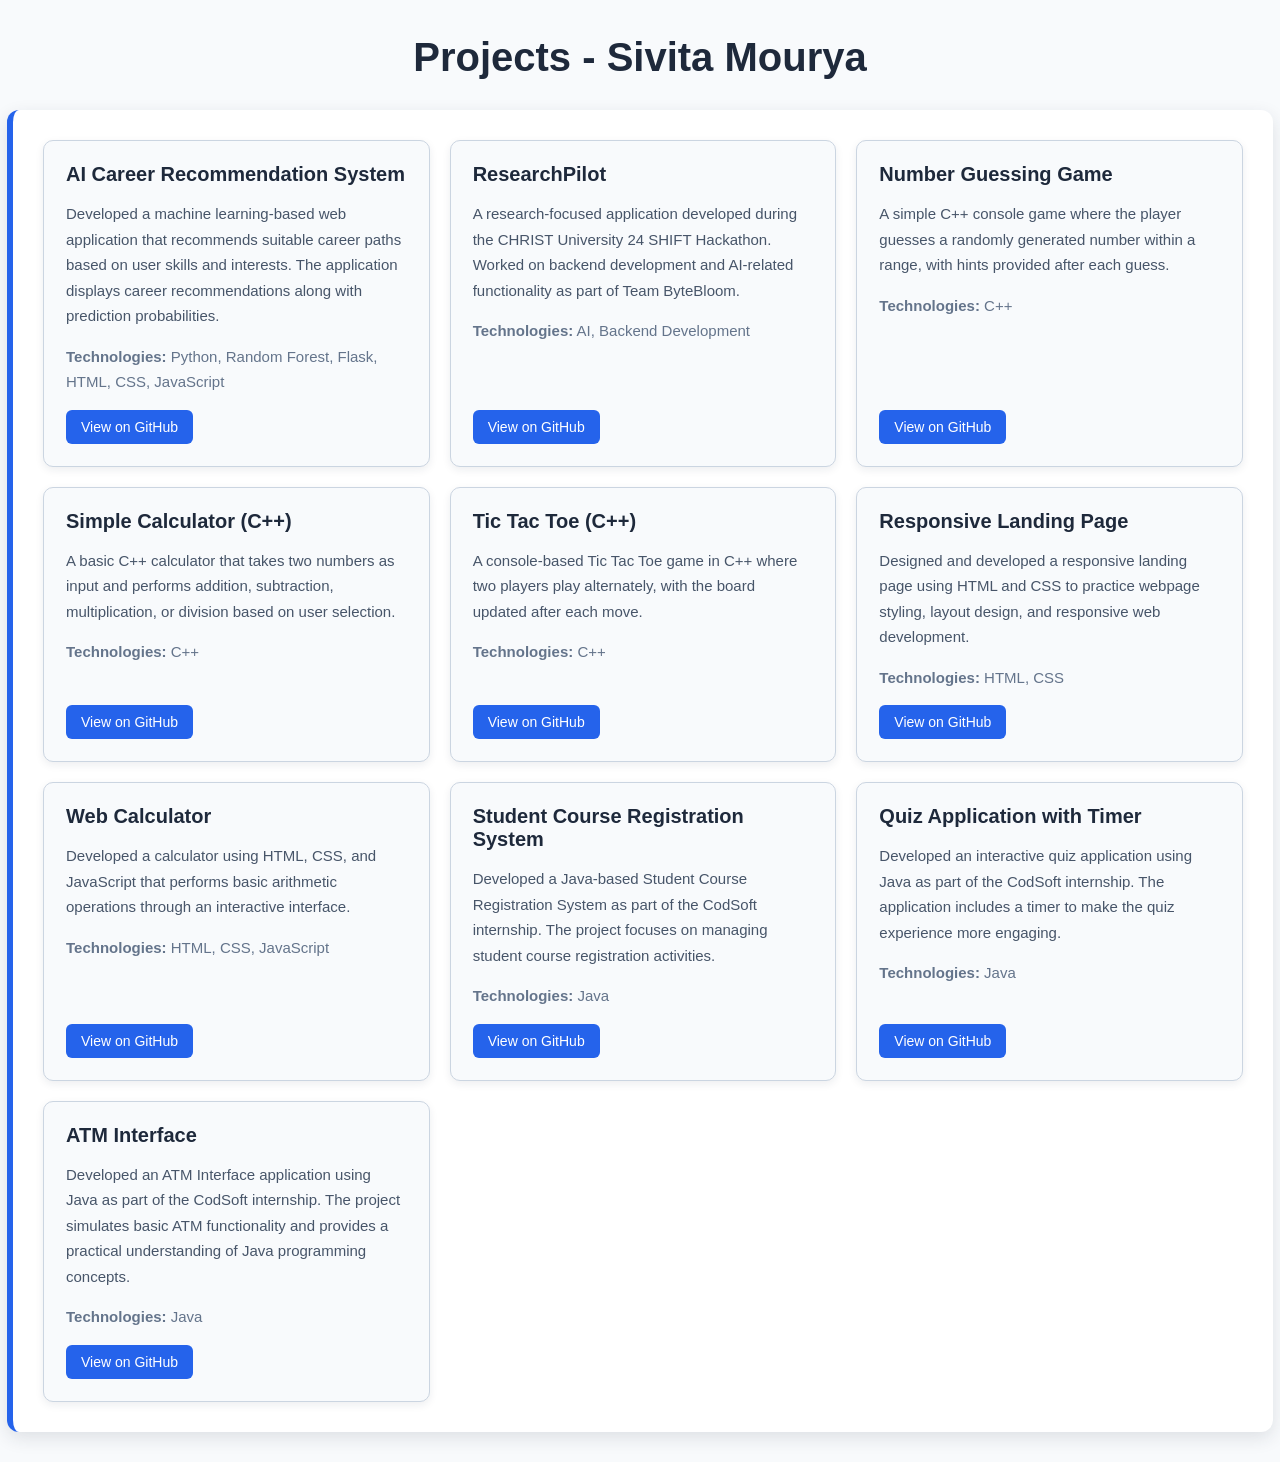
==== project.html @ 84889024 "Updated Portfolio 2.0 with projects and experience" ====
<!DOCTYPE html>
<html lang="en">

<head>
    <meta charset="UTF-8">
    <meta name="viewport" content="width=device-width, initial-scale=1.0">

    <title>Projects - Sivita Mourya</title>

    <style>

        /* BODY */
        body {
            margin: 0;
            background-color: #F8FAFC;
            color: #475569;
            font-family: 'Segoe UI', Tahoma, Geneva, Verdana, sans-serif;
        }

        /* MAIN HEADING */
        h1 {
            text-align: center;
            margin-top: 35px;
            font-size: 2.5rem;
            color: #1E293B;
        }

        /* MAIN PROJECTS CONTAINER */
        .projects {
            max-width: 1200px;
            margin: 30px auto;
            padding: 30px;

            background-color: #FFFFFF;
            border-left: 6px solid #2563EB;
            border-radius: 12px;

            box-shadow: 0 6px 18px rgba(30, 41, 59, 0.12);
        }

        /* PROJECT GRID */
        .projects_grid {
            display: grid;
            grid-template-columns: repeat(3, minmax(0, 1fr));
            gap: 20px;
        }

        /* INDIVIDUAL PROJECT CARD */
        .project_card {
            background-color: #F8FAFC;

            border: 1px solid #CBD5E1;
            border-radius: 10px;

            padding: 22px;

            box-shadow: 0 3px 8px rgba(30, 41, 59, 0.08);

            display: flex;
            flex-direction: column;

            transition: transform 0.3s ease,
                        box-shadow 0.3s ease,
                        border-color 0.3s ease;
        }

        /* CARD HOVER */
        .project_card:hover {
            transform: translateY(-4px);

            box-shadow: 0 7px 16px rgba(30, 41, 59, 0.15);

            border-color: #2563EB;
        }

        /* PROJECT TITLE */
        .project_card h2 {
            color: #1E293B;
            font-size: 1.25rem;
            margin-top: 0;
            margin-bottom: 15px;
        }

        /* PROJECT DESCRIPTION */
        .project_card p {
            font-size: 15px;
            line-height: 1.7;
            margin-top: 0;
            margin-bottom: 15px;
        }

        /* TECHNOLOGIES */
        .technologies {
            font-size: 14px;
            color: #64748B;
        }

        /* GITHUB BUTTON */
        .project_card a {
            display: inline-block;

            background-color: #2563EB;
            color: #FFFFFF;

            padding: 9px 15px;
            border-radius: 6px;

            text-decoration: none;
            font-size: 14px;
            font-weight: 500;

            margin-top: auto;
            align-self: flex-start;

            transition: background-color 0.3s ease;
        }

        .project_card a:hover {
            background-color: #1D4ED8;
        }

        /* TABLET */
        @media (max-width: 900px) {

            .projects {
                margin: 20px;
                padding: 25px;
            }

            .projects_grid {
                grid-template-columns: repeat(2, minmax(0, 1fr));
            }
        }

        /* MOBILE */
        @media (max-width: 600px) {

            h1 {
                font-size: 2rem;
            }

            .projects {
                padding: 20px;
            }

            .projects_grid {
                grid-template-columns: 1fr;
            }
        }

    </style>
</head>

<body>

    <h1>Projects - Sivita Mourya</h1>

    <section class="projects">

        <div class="projects_grid">

            <!-- PROJECT 1 -->
            <div class="project_card">

                <h2>AI Career Recommendation System</h2>

                <p>
                    Developed a machine learning-based web application
                    that recommends suitable career paths based on
                    user skills and interests. The application displays
                    career recommendations along with prediction probabilities.
                </p>

                <p class="technologies">
                    <strong>Technologies:</strong>
                    Python, Random Forest, Flask, HTML, CSS, JavaScript
                </p>

                <a href="https://github.com/mouryasivita-2007/AI-Career-Recommendation-Project"
                   target="_blank" rel="noopener noreferrer">
                    View on GitHub
                </a>

            </div>


            <!-- PROJECT 2 -->
            <div class="project_card">

                <h2>ResearchPilot</h2>

                <p>
                    A research-focused application developed during
                    the CHRIST University 24 SHIFT Hackathon.
                    Worked on backend development and AI-related
                    functionality as part of Team ByteBloom.
                </p>

                <p class="technologies">
                    <strong>Technologies:</strong>
                    AI, Backend Development
                </p>

                <a href="https://github.com/mouryasivita-2007/ResearchPilot"
                   target="_blank" rel="noopener noreferrer">
                    View on GitHub
                </a>

            </div>


            <!-- PROJECT 3 -->
            <div class="project_card">

                <h2>Number Guessing Game</h2>

                <p>
                    A simple C++ console game where the player
                    guesses a randomly generated number within
                    a range, with hints provided after each guess.
                </p>

                <p class="technologies">
                    <strong>Technologies:</strong> C++
                </p>

                <a href="https://github.com/mouryasivita-2007/CODSOFT-INTERSHIP-Cpp-TASK1"
                   target="_blank" rel="noopener noreferrer">
                    View on GitHub
                </a>

            </div>


            <!-- PROJECT 4 -->
            <div class="project_card">

                <h2>Simple Calculator (C++)</h2>

                <p>
                    A basic C++ calculator that takes two numbers
                    as input and performs addition, subtraction,
                    multiplication, or division based on user selection.
                </p>

                <p class="technologies">
                    <strong>Technologies:</strong> C++
                </p>

                <a href="https://github.com/mouryasivita-2007/CODSOFT-INTERSHIP-Cpp-TASK2"
                   target="_blank" rel="noopener noreferrer">
                    View on GitHub
                </a>

            </div>


            <!-- PROJECT 5 -->
            <div class="project_card">

                <h2>Tic Tac Toe (C++)</h2>

                <p>
                    A console-based Tic Tac Toe game in C++
                    where two players play alternately, with
                    the board updated after each move.
                </p>

                <p class="technologies">
                    <strong>Technologies:</strong> C++
                </p>

                <a href="https://github.com/mouryasivita-2007/CODSOFT-INTERSHIP-Cpp-TASK3"
                   target="_blank" rel="noopener noreferrer">
                    View on GitHub
                </a>

            </div>


            <!-- PROJECT 6 -->
            <div class="project_card">

                <h2>Responsive Landing Page</h2>

                <p>
                    Designed and developed a responsive landing page
                    using HTML and CSS to practice webpage styling,
                    layout design, and responsive web development.
                </p>

                <p class="technologies">
                    <strong>Technologies:</strong> HTML, CSS
                </p>

                <a href="https://github.com/mouryasivita-2007/CODSOFT-INTERSHIP-WEB-DEVELOPMENT-LEVEL-1-TASK-2"
                   target="_blank" rel="noopener noreferrer">
                    View on GitHub
                </a>

            </div>


            <!-- PROJECT 7 -->
            <div class="project_card">

                <h2>Web Calculator</h2>

                <p>
                    Developed a calculator using HTML, CSS,
                    and JavaScript that performs basic arithmetic
                    operations through an interactive interface.
                </p>

                <p class="technologies">
                    <strong>Technologies:</strong>
                    HTML, CSS, JavaScript
                </p>

                <a href="https://github.com/mouryasivita-2007/CODSOFT-INTERSHIP-WEB-DEVELOPMENT-LEVEL-1-TASK-3"
                   target="_blank" rel="noopener noreferrer">
                    View on GitHub
                </a>

            </div>

        <!-- PROJECT 8 -->
        <div class="project_card">

            <h2>Student Course Registration System</h2>

            <p>
                Developed a Java-based Student Course Registration
                System as part of the CodSoft internship.
                The project focuses on managing student
                course registration activities.
            </p>

            <p class="technologies">
                <strong>Technologies:</strong> Java
            </p>

            <a href="https://github.com/mouryasivita-2007/Student-Course-registration-system--Java--Codsoft-Internship"
            target="_blank"
            rel="noopener noreferrer">
                View on GitHub
            </a>

        </div>


        <!-- PROJECT 9 -->
        <div class="project_card">

            <h2>Quiz Application with Timer</h2>

            <p>
                Developed an interactive quiz application
                using Java as part of the CodSoft internship.
                The application includes a timer to make
                the quiz experience more engaging.
            </p>

            <p class="technologies">
                <strong>Technologies:</strong> Java
            </p>

            <a href="https://github.com/mouryasivita-2007/Quiz-Application-java-codsoftIntersnhip"
            target="_blank"
            rel="noopener noreferrer">
                View on GitHub
            </a>

        </div>


        <!-- PROJECT 10 -->
        <div class="project_card">

            <h2>ATM Interface</h2>

            <p>
                Developed an ATM Interface application using
                Java as part of the CodSoft internship.
                The project simulates basic ATM functionality
                and provides a practical understanding of
                Java programming concepts.
            </p>

            <p class="technologies">
                <strong>Technologies:</strong> Java
            </p>

            <a href="https://github.com/mouryasivita-2007/Atm-Interface-Project--Java-task-3--CodsoftInternship"
            target="_blank"
            rel="noopener noreferrer">
                View on GitHub
            </a>

        </div>

        </div>

    </section>

</body>
</html>
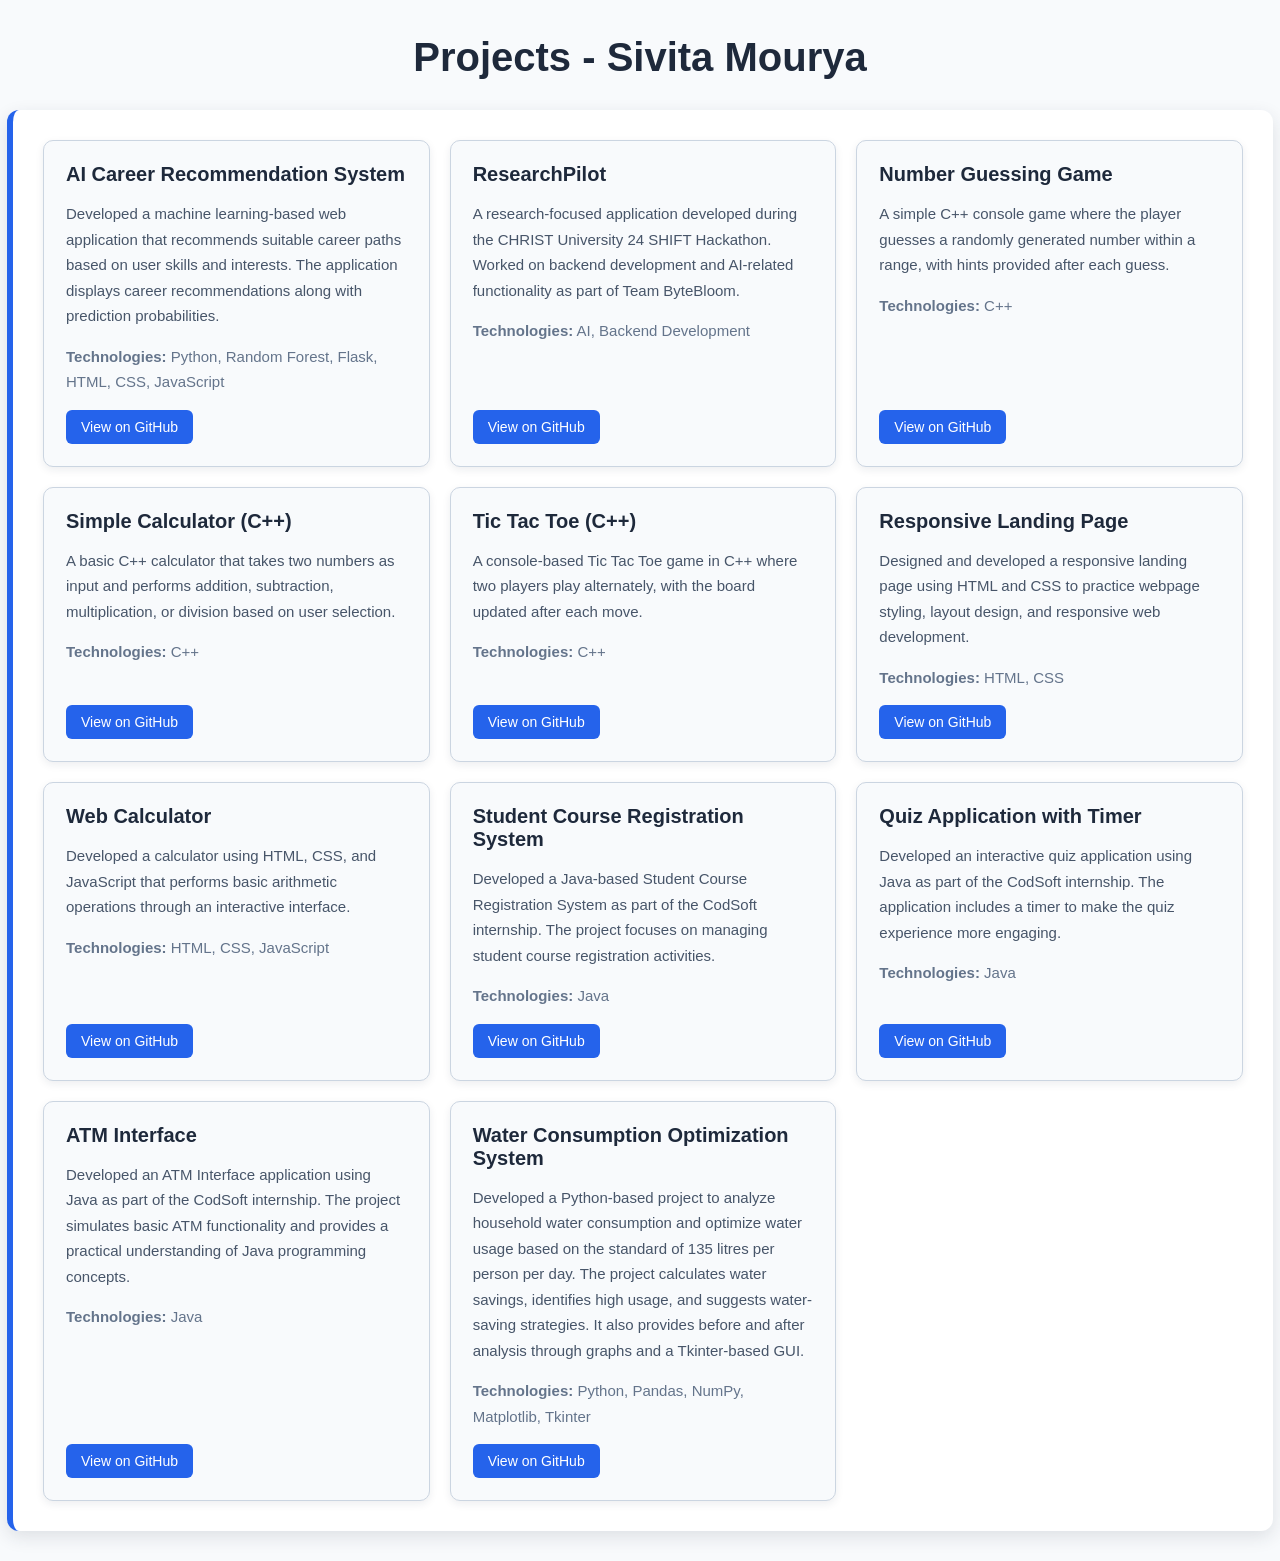
==== commit fc2a862f: "Add Water Consumption Optimization project" ====
--- a/project.html
+++ b/project.html
@@ -399,6 +399,35 @@
 
         </div>
 
+        
+        <!-- PROJECT 11 -->
+        <div class="project_card">
+
+            <h2>Water Consumption Optimization System</h2>
+
+            <p>
+            Developed a Python-based project to analyze
+            household water consumption and optimize water
+            usage based on the standard of 135 litres per
+            person per day. The project calculates water
+            savings, identifies high usage, and suggests
+            water-saving strategies. It also provides
+            before and after analysis through graphs and
+            a Tkinter-based GUI.
+            </p>
+
+            <p class="technologies">
+            <strong>Technologies:</strong> Python, Pandas, NumPy, Matplotlib, Tkinter
+            </p>
+
+            <a href="https://github.com/mouryasivita-2007/Water-Optimization"
+            target="_blank"
+            rel="noopener noreferrer">
+            View on GitHub
+            </a>
+
+        </div>
+
         </div>
 
     </section>
